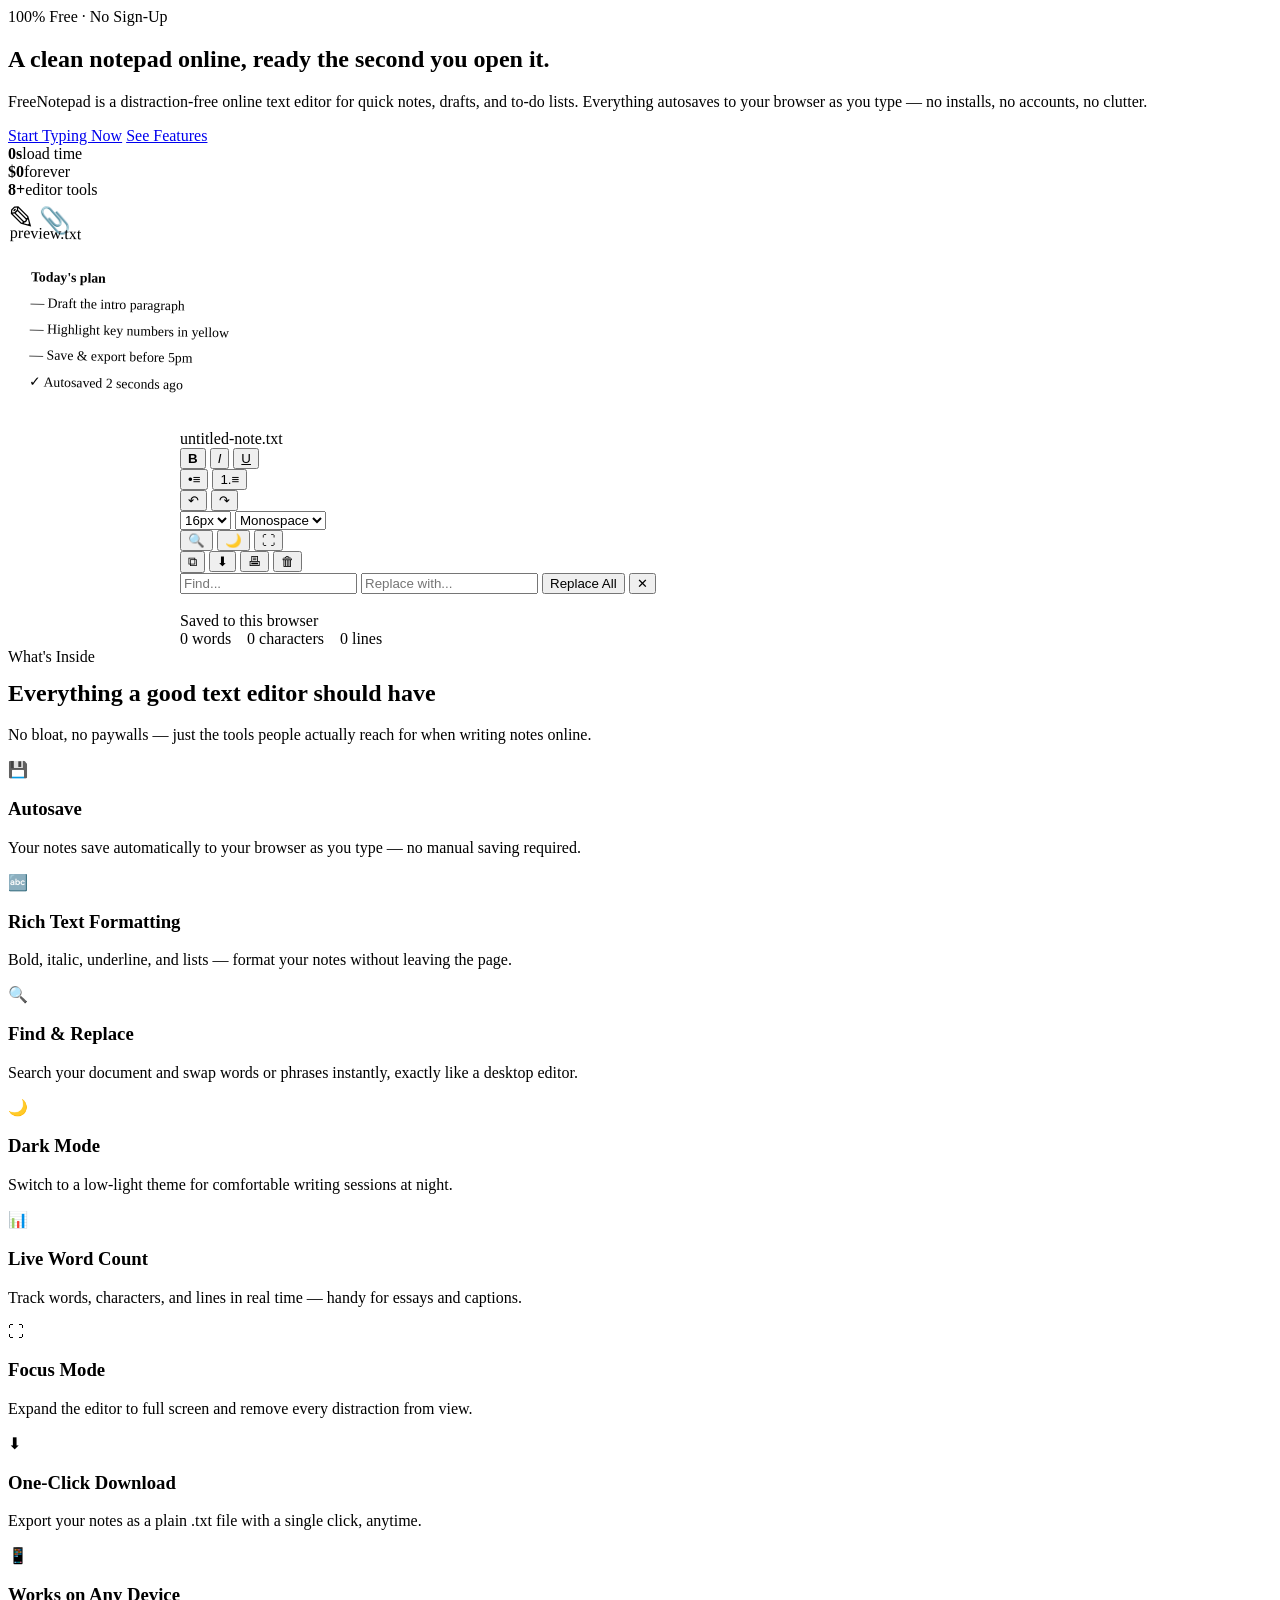
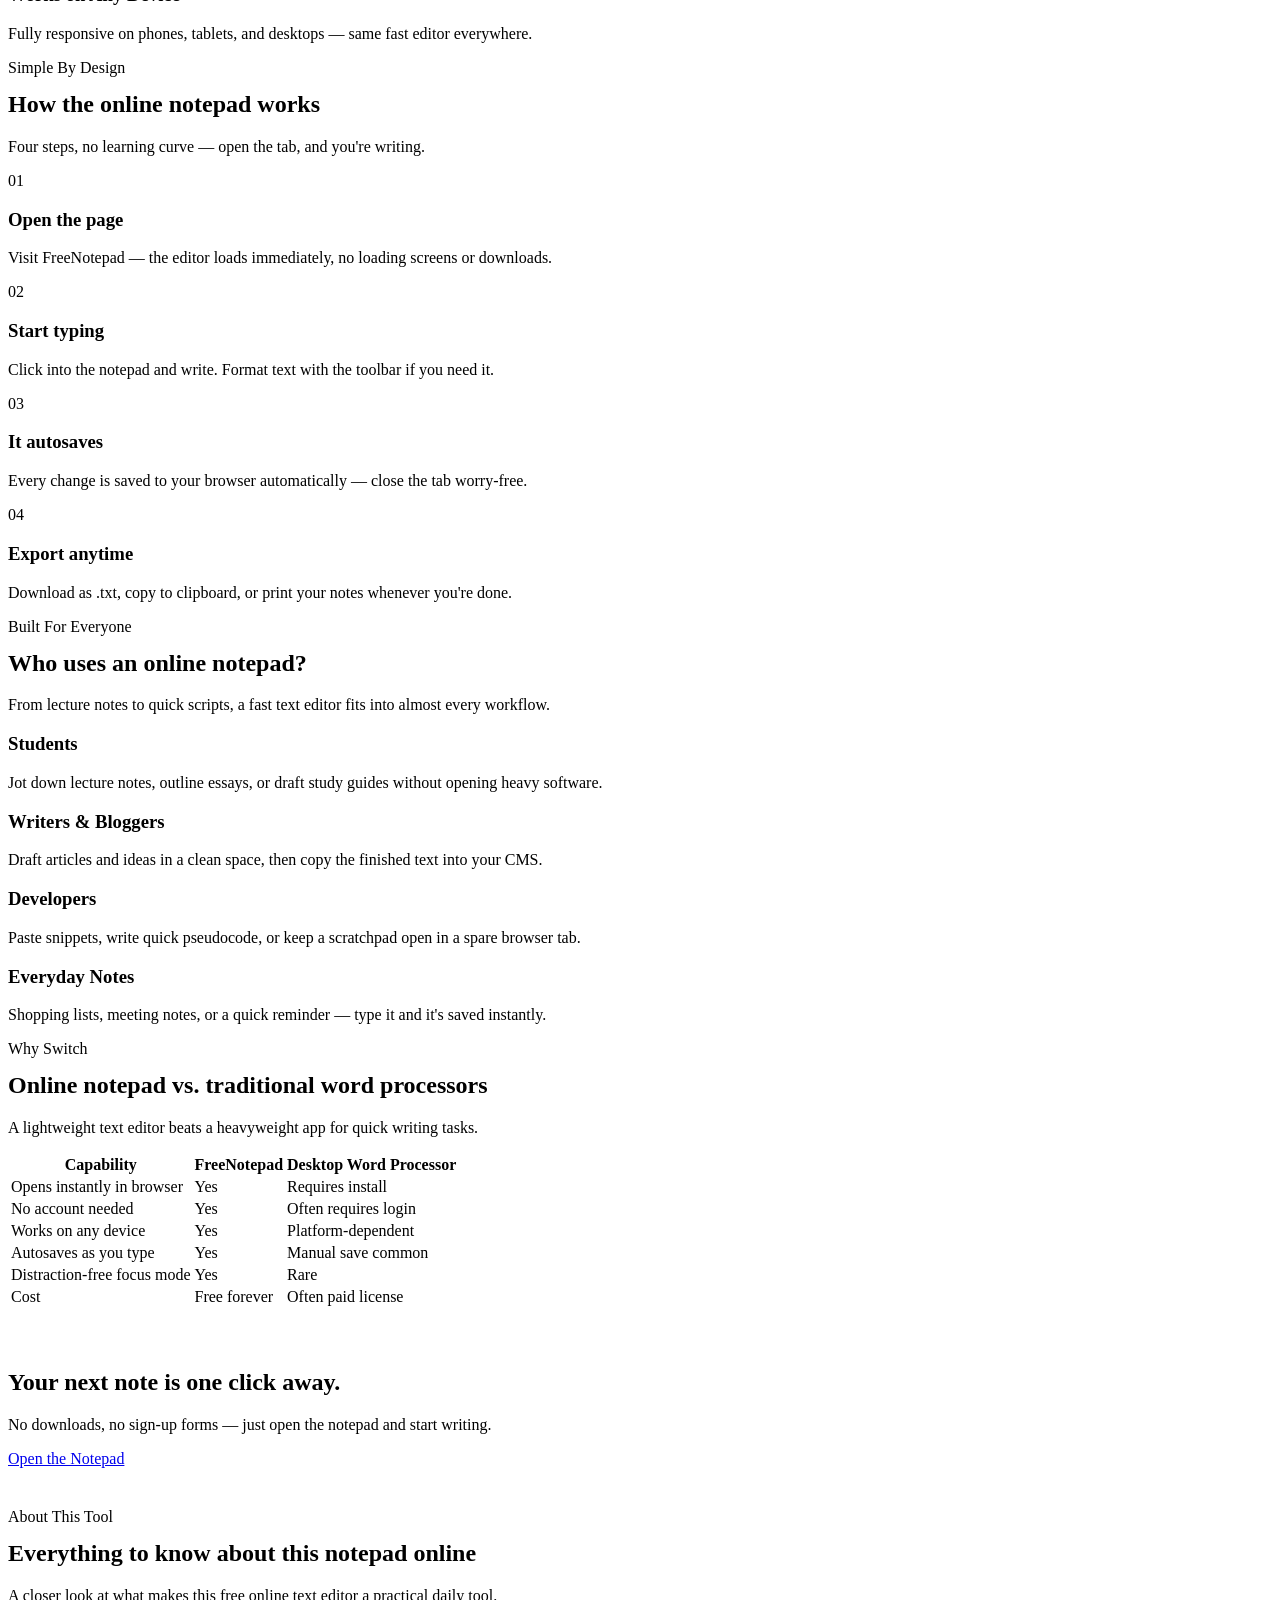
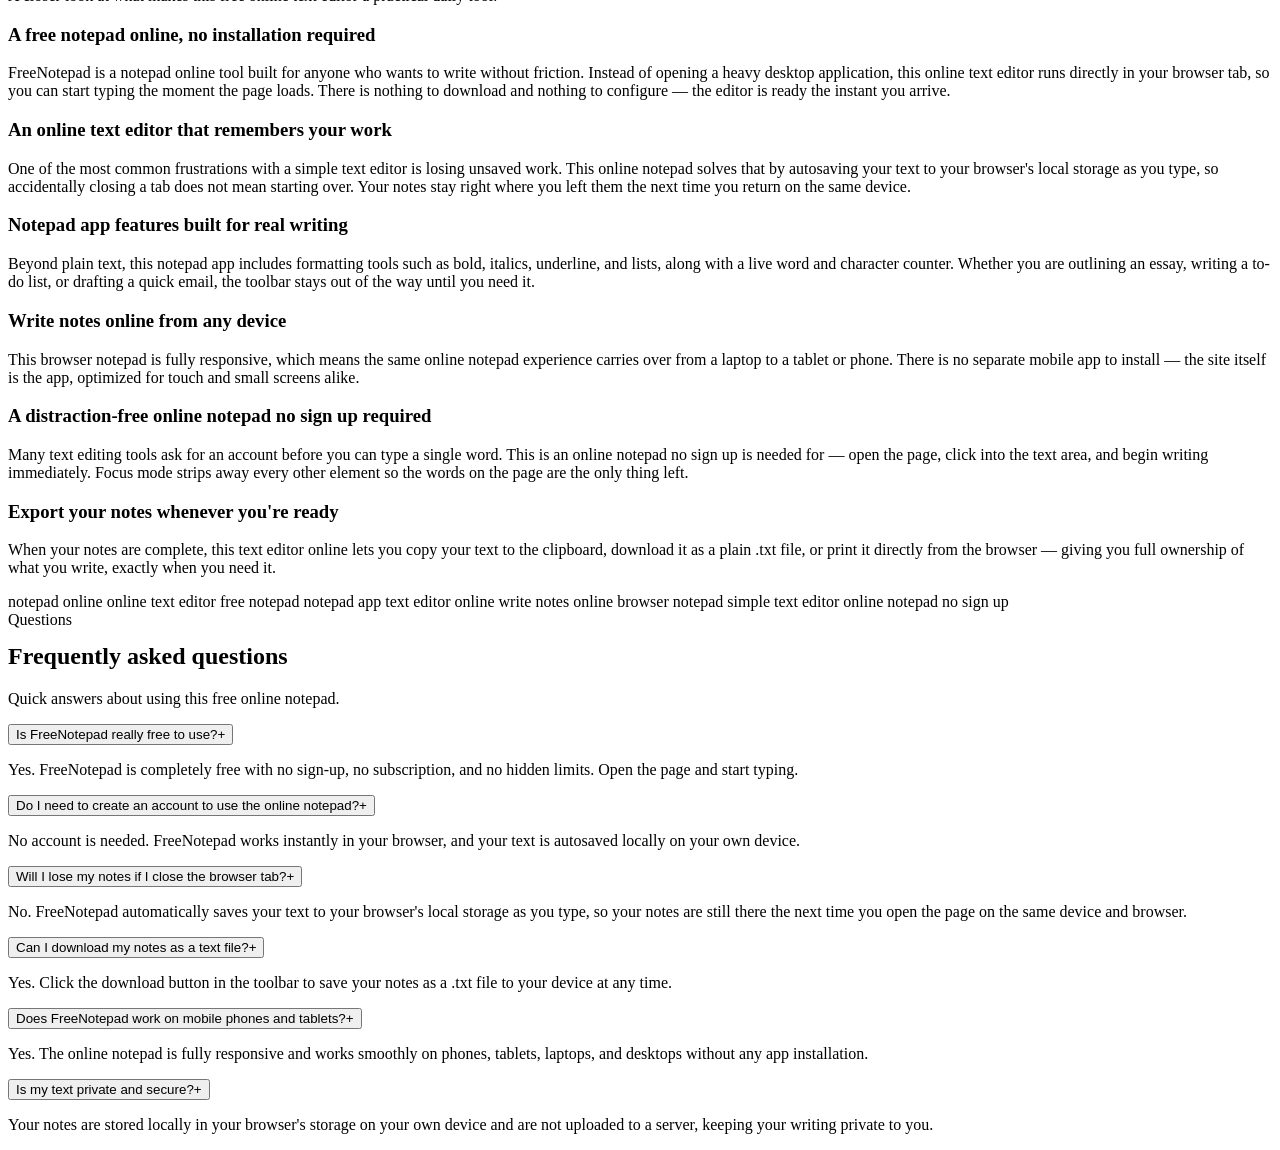
==== index.html @ 9f035d65 "Add files via upload" ====
<!DOCTYPE html>
<html lang="en">
<head>
<meta charset="UTF-8">
<meta name="viewport" content="width=device-width, initial-scale=1.0">
<title>FreeNotepad — Free Online Notepad & Text Editor | No Sign-Up</title>
<meta name="description" content="FreeNotepad is a free online notepad and text editor. Write, edit, and save notes instantly in your browser — with autosave, word count, dark mode, and one-click download. No installs, no sign-up.">
<meta name="keywords" content="notepad online, online text editor, free notepad, notepad app, online notepad no sign up, text editor online, write notes online, browser notepad, simple text editor">
<link rel="canonical" href="https://freenotepad.github.io/">

<!-- Open Graph -->
<meta property="og:type" content="website">
<meta property="og:title" content="FreeNotepad — Free Online Notepad & Text Editor">
<meta property="og:description" content="Write and save notes instantly with a free, distraction-free online notepad. Autosave, dark mode, word count, and instant download — right in your browser.">
<meta property="og:url" content="https://freenotepad.github.io/">
<meta property="og:site_name" content="FreeNotepad">

<!-- Twitter -->
<meta name="twitter:card" content="summary_large_image">
<meta name="twitter:title" content="FreeNotepad — Free Online Notepad & Text Editor">
<meta name="twitter:description" content="A free, fast, distraction-free notepad that runs entirely in your browser. Autosave, word count, dark mode & instant download.">

<meta name="robots" content="index, follow">
<meta name="theme-color" content="#F7F2E6">

<link rel="stylesheet" href="css/styles.css">


<!-- Schema: WebApplication -->
<script type="application/ld+json">
{
  "@context": "https://schema.org",
  "@type": "WebApplication",
  "name": "FreeNotepad",
  "url": "https://freenotepad.github.io/",
  "applicationCategory": "Text Editor",
  "operatingSystem": "Any (Web Browser)",
  "description": "A free online notepad and text editor with autosave, word count, dark mode, find & replace, and instant download. No installation or sign-up required.",
  "offers": {
    "@type": "Offer",
    "price": "0",
    "priceCurrency": "USD"
  },
  "featureList": [
    "Autosave to browser storage",
    "Word, character, and line count",
    "Bold, italic, and underline formatting",
    "Find and replace",
    "Dark mode",
    "Focus/distraction-free mode",
    "Download as .txt file",
    "Print notes directly"
  ]
}
</script>

<!-- Schema: BreadcrumbList -->
<script type="application/ld+json">
{
  "@context": "https://schema.org",
  "@type": "BreadcrumbList",
  "itemListElement": [
    {
      "@type": "ListItem",
      "position": 1,
      "name": "Home",
      "item": "https://freenotepad.github.io/"
    },
    {
      "@type": "ListItem",
      "position": 2,
      "name": "Online Notepad Editor",
      "item": "https://freenotepad.github.io/#editor-top"
    }
  ]
}
</script>

<!-- Schema: FAQPage -->
<script type="application/ld+json">
{
  "@context": "https://schema.org",
  "@type": "FAQPage",
  "mainEntity": [
    {
      "@type": "Question",
      "name": "Is FreeNotepad really free to use?",
      "acceptedAnswer": {
        "@type": "Answer",
        "text": "Yes. FreeNotepad is completely free with no sign-up, no subscription, and no hidden limits. Open the page and start typing."
      }
    },
    {
      "@type": "Question",
      "name": "Do I need to create an account to use the online notepad?",
      "acceptedAnswer": {
        "@type": "Answer",
        "text": "No account is needed. FreeNotepad works instantly in your browser, and your text is autosaved locally on your own device."
      }
    },
    {
      "@type": "Question",
      "name": "Will I lose my notes if I close the browser tab?",
      "acceptedAnswer": {
        "@type": "Answer",
        "text": "No. FreeNotepad automatically saves your text to your browser's local storage as you type, so your notes are still there the next time you open the page on the same device and browser."
      }
    },
    {
      "@type": "Question",
      "name": "Can I download my notes as a text file?",
      "acceptedAnswer": {
        "@type": "Answer",
        "text": "Yes. Click the download button in the toolbar to save your notes as a .txt file to your device at any time."
      }
    },
    {
      "@type": "Question",
      "name": "Does FreeNotepad work on mobile phones and tablets?",
      "acceptedAnswer": {
        "@type": "Answer",
        "text": "Yes. The online notepad is fully responsive and works smoothly on phones, tablets, laptops, and desktops without any app installation."
      }
    },
    {
      "@type": "Question",
      "name": "Is my text private and secure?",
      "acceptedAnswer": {
        "@type": "Answer",
        "text": "Your notes are stored locally in your browser's storage on your own device and are not uploaded to a server, keeping your writing private to you."
      }
    }
  ]
}
</script>
</head>
<body>

<script src="js/header.js"></script>

<main>

  <!-- =========================================================
       HERO + LIVE EDITOR
  ========================================================== -->
  <section class="hero" id="editor-top">
    <div class="container">
      <div class="hero-top">
        <div class="hero-copy reveal in">
          <span class="eyebrow">100% Free · No Sign-Up</span>
          <h1>A clean <span class="hl">notepad online</span>, ready the second you open it.</h1>
          <p class="lead">FreeNotepad is a distraction-free online text editor for quick notes, drafts, and to-do lists. Everything autosaves to your browser as you type — no installs, no accounts, no clutter.</p>
          <div class="hero-actions">
            <a href="#editor-top-app" class="btn btn-primary">Start Typing Now</a>
            <a href="#features" class="btn btn-ghost">See Features</a>
          </div>
          <div class="hero-stats">
            <div><strong>0s</strong><span>load time</span></div>
            <div><strong>$0</strong><span>forever</span></div>
            <div><strong>8+</strong><span>editor tools</span></div>
          </div>
        </div>

        <div class="hero-visual reveal in">
          <span class="doodle" style="top:-18px; right:10px; font-size:2rem; --r:-10deg;">✎</span>
          <span class="doodle" style="bottom:-14px; left:-10px; font-size:1.6rem; --r:8deg; animation-delay:1.2s;">📎</span>
          <div class="notebook" style="transform:rotate(1.2deg);">
            <div class="notebook-tabbar">
              <span class="dot d1"></span><span class="dot d2"></span><span class="dot d3"></span>
              <span class="fname">preview.txt</span>
            </div>
            <div style="padding:22px; font-family: var(--font-mono); font-size:0.86rem; line-height:1.9; color:var(--ink-soft);">
              <strong style="color:var(--ink);">Today's plan</strong><br>
              — Draft the intro paragraph<br>
              — Highlight key numbers <mark style="background:var(--highlight-soft);">in yellow</mark><br>
              — Save & export before 5pm<br>
              <span style="color:var(--chalk-dark);">✓ Autosaved 2 seconds ago</span>
            </div>
          </div>
        </div>
      </div>

      <!-- Functional Editor App -->
      <div class="notebook" id="editor-top-app" style="max-width: 920px; margin: 0 auto;">
        <div class="notebook-tabbar">
          <span class="dot d1"></span><span class="dot d2"></span><span class="dot d3"></span>
          <span class="fname">untitled-note.txt</span>
        </div>

        <div class="toolbar">
          <button data-command="bold" title="Bold"><b>B</b></button>
          <button data-command="italic" title="Italic"><i>I</i></button>
          <button data-command="underline" title="Underline"><u>U</u></button>
          <div class="sep"></div>
          <button data-command="insertUnorderedList" title="Bullet list">•≡</button>
          <button data-command="insertOrderedList" title="Numbered list">1.≡</button>
          <div class="sep"></div>
          <button id="undoBtn" title="Undo">↶</button>
          <button id="redoBtn" title="Redo">↷</button>
          <div class="sep"></div>
          <select id="fontSizeSelect" title="Font size">
            <option value="14">14px</option>
            <option value="16" selected>16px</option>
            <option value="18">18px</option>
            <option value="22">22px</option>
            <option value="28">28px</option>
          </select>
          <select id="fontFamilySelect" title="Font family">
            <option value="'IBM Plex Mono', monospace" selected>Monospace</option>
            <option value="'Inter', sans-serif">Sans-serif</option>
            <option value="'Fraunces', serif">Serif</option>
          </select>
          <div class="sep"></div>
          <button id="findReplaceBtn" title="Find & Replace">🔍</button>
          <button id="darkModeBtn" title="Dark mode">🌙</button>
          <button id="focusBtn" title="Focus mode">⛶</button>
          <div class="sep"></div>
          <button id="copyBtn" title="Copy text">⧉</button>
          <button id="downloadBtn" title="Download .txt">⬇</button>
          <button id="printBtn" title="Print">🖶</button>
          <button id="clearBtn" title="Clear all">🗑</button>
        </div>

        <div class="find-replace-panel" id="findReplacePanel">
          <input type="text" id="findInput" placeholder="Find...">
          <input type="text" id="replaceInput" placeholder="Replace with...">
          <button id="replaceAllBtn">Replace All</button>
          <button class="close-find" id="closeFindBtn">✕</button>
        </div>

        <div class="editor-wrap">
          <div id="editor" contenteditable="true" spellcheck="true" aria-label="Notepad text editor" data-placeholder="Start typing your notes here..."></div>
        </div>

        <div class="editor-footer">
          <div class="autosave-pill"><span class="blip"></span><span id="autosaveLabel">Saved to this browser</span></div>
          <div style="display:flex; gap:16px;">
            <span id="wordCount">0 words</span>
            <span id="charCount">0 characters</span>
            <span id="lineCount">0 lines</span>
          </div>
        </div>
      </div>
    </div>
  </section>  

  <!-- =========================================================
       FEATURES
  ========================================================== -->
  <section class="features" id="features">
    <div class="container">
      <div class="section-head center reveal">
        <span class="eyebrow">What's Inside</span>
        <h2 class="section-title" style="margin-top:14px;">Everything a good text editor should have</h2>
        <p>No bloat, no paywalls — just the tools people actually reach for when writing notes online.</p>
      </div>

      <div class="feature-grid">
        <div class="feature-card reveal">
          <div class="feature-icon">💾</div>
          <h3>Autosave</h3>
          <p>Your notes save automatically to your browser as you type — no manual saving required.</p>
        </div>
        <div class="feature-card reveal">
          <div class="feature-icon">🔤</div>
          <h3>Rich Text Formatting</h3>
          <p>Bold, italic, underline, and lists — format your notes without leaving the page.</p>
        </div>
        <div class="feature-card reveal">
          <div class="feature-icon">🔍</div>
          <h3>Find &amp; Replace</h3>
          <p>Search your document and swap words or phrases instantly, exactly like a desktop editor.</p>
        </div>
        <div class="feature-card reveal">
          <div class="feature-icon">🌙</div>
          <h3>Dark Mode</h3>
          <p>Switch to a low-light theme for comfortable writing sessions at night.</p>
        </div>
        <div class="feature-card reveal">
          <div class="feature-icon">📊</div>
          <h3>Live Word Count</h3>
          <p>Track words, characters, and lines in real time — handy for essays and captions.</p>
        </div>
        <div class="feature-card reveal">
          <div class="feature-icon">⛶</div>
          <h3>Focus Mode</h3>
          <p>Expand the editor to full screen and remove every distraction from view.</p>
        </div>
        <div class="feature-card reveal">
          <div class="feature-icon">⬇</div>
          <h3>One-Click Download</h3>
          <p>Export your notes as a plain .txt file with a single click, anytime.</p>
        </div>
        <div class="feature-card reveal">
          <div class="feature-icon">📱</div>
          <h3>Works on Any Device</h3>
          <p>Fully responsive on phones, tablets, and desktops — same fast editor everywhere.</p>
        </div>
      </div>
    </div>
  </section>

  <!-- =========================================================
       HOW IT WORKS
  ========================================================== -->
  <section id="how-it-works">
    <div class="container">
      <div class="section-head reveal">
        <span class="eyebrow">Simple By Design</span>
        <h2 class="section-title" style="margin-top:14px;">How the online notepad works</h2>
        <p>Four steps, no learning curve — open the tab, and you're writing.</p>
      </div>

      <div class="steps">
        <div class="step-card reveal">
          <div class="step-num">01</div>
          <h3>Open the page</h3>
          <p>Visit FreeNotepad — the editor loads immediately, no loading screens or downloads.</p>
        </div>
        <div class="step-card reveal">
          <div class="step-num">02</div>
          <h3>Start typing</h3>
          <p>Click into the notepad and write. Format text with the toolbar if you need it.</p>
        </div>
        <div class="step-card reveal">
          <div class="step-num">03</div>
          <h3>It autosaves</h3>
          <p>Every change is saved to your browser automatically — close the tab worry-free.</p>
        </div>
        <div class="step-card reveal">
          <div class="step-num">04</div>
          <h3>Export anytime</h3>
          <p>Download as .txt, copy to clipboard, or print your notes whenever you're done.</p>
        </div>
      </div>
    </div>
  </section>

  <!-- =========================================================
       USE CASES
  ========================================================== -->
  <section class="usecases" id="use-cases">
    <div class="container">
      <div class="section-head center reveal">
        <span class="eyebrow">Built For Everyone</span>
        <h2 class="section-title" style="margin-top:14px;">Who uses an online notepad?</h2>
        <p>From lecture notes to quick scripts, a fast text editor fits into almost every workflow.</p>
      </div>

      <div class="usecase-grid">
        <div class="usecase-card reveal">
          <h3>Students</h3>
          <p>Jot down lecture notes, outline essays, or draft study guides without opening heavy software.</p>
        </div>
        <div class="usecase-card reveal">
          <h3>Writers &amp; Bloggers</h3>
          <p>Draft articles and ideas in a clean space, then copy the finished text into your CMS.</p>
        </div>
        <div class="usecase-card reveal">
          <h3>Developers</h3>
          <p>Paste snippets, write quick pseudocode, or keep a scratchpad open in a spare browser tab.</p>
        </div>
        <div class="usecase-card reveal">
          <h3>Everyday Notes</h3>
          <p>Shopping lists, meeting notes, or a quick reminder — type it and it's saved instantly.</p>
        </div>
      </div>
    </div>
  </section>

  <!-- =========================================================
       COMPARISON TABLE
  ========================================================== -->
  <section class="compare" id="compare">
    <div class="container">
      <div class="section-head center reveal">
        <span class="eyebrow">Why Switch</span>
        <h2 class="section-title" style="margin-top:14px;">Online notepad vs. traditional word processors</h2>
        <p>A lightweight text editor beats a heavyweight app for quick writing tasks.</p>
      </div>

      <div class="reveal">
        <table>
          <thead>
            <tr>
              <th>Capability</th>
              <th>FreeNotepad</th>
              <th>Desktop Word Processor</th>
            </tr>
          </thead>
          <tbody>
            <tr><td>Opens instantly in browser</td><td class="yes">Yes</td><td class="no">Requires install</td></tr>
            <tr><td>No account needed</td><td class="yes">Yes</td><td class="no">Often requires login</td></tr>
            <tr><td>Works on any device</td><td class="yes">Yes</td><td class="no">Platform-dependent</td></tr>
            <tr><td>Autosaves as you type</td><td class="yes">Yes</td><td class="no">Manual save common</td></tr>
            <tr><td>Distraction-free focus mode</td><td class="yes">Yes</td><td class="no">Rare</td></tr>
            <tr><td>Cost</td><td class="yes">Free forever</td><td class="no">Often paid license</td></tr>
          </tbody>
        </table>
      </div>
    </div>
  </section>  

  <!-- =========================================================
       CTA BAND
  ========================================================== -->
  <section style="padding: 40px 0;">
    <div class="cta-band reveal">
      <h2>Your next note is one click away.</h2>
      <p>No downloads, no sign-up forms — just open the notepad and start writing.</p>
      <a href="#editor-top" class="btn btn-primary">Open the Notepad</a>
    </div>
  </section>

  <!-- =========================================================
       SEO / KEYWORD CONTENT
  ========================================================== -->
  <section class="seo-content" id="seo-content">
    <div class="container">
      <div class="section-head reveal">
        <span class="eyebrow">About This Tool</span>
        <h2 class="section-title" style="margin-top:14px;">Everything to know about this notepad online</h2>
        <p>A closer look at what makes this free online text editor a practical daily tool.</p>
      </div>

      <div class="content-columns reveal">
        <div>
          <h3>A free notepad online, no installation required</h3>
          <p>FreeNotepad is a notepad online tool built for anyone who wants to write without friction. Instead of opening a heavy desktop application, this online text editor runs directly in your browser tab, so you can start typing the moment the page loads. There is nothing to download and nothing to configure — the editor is ready the instant you arrive.</p>

          <h3>An online text editor that remembers your work</h3>
          <p>One of the most common frustrations with a simple text editor is losing unsaved work. This online notepad solves that by autosaving your text to your browser's local storage as you type, so accidentally closing a tab does not mean starting over. Your notes stay right where you left them the next time you return on the same device.</p>

          <h3>Notepad app features built for real writing</h3>
          <p>Beyond plain text, this notepad app includes formatting tools such as bold, italics, underline, and lists, along with a live word and character counter. Whether you are outlining an essay, writing a to-do list, or drafting a quick email, the toolbar stays out of the way until you need it.</p>
        </div>

        <div>
          <h3>Write notes online from any device</h3>
          <p>This browser notepad is fully responsive, which means the same online notepad experience carries over from a laptop to a tablet or phone. There is no separate mobile app to install — the site itself is the app, optimized for touch and small screens alike.</p>

          <h3>A distraction-free online notepad no sign up required</h3>
          <p>Many text editing tools ask for an account before you can type a single word. This is an online notepad no sign up is needed for — open the page, click into the text area, and begin writing immediately. Focus mode strips away every other element so the words on the page are the only thing left.</p>

          <h3>Export your notes whenever you're ready</h3>
          <p>When your notes are complete, this text editor online lets you copy your text to the clipboard, download it as a plain .txt file, or print it directly from the browser — giving you full ownership of what you write, exactly when you need it.</p>
        </div>
      </div>

      <div class="keyword-tags reveal">
        <span>notepad online</span>
        <span>online text editor</span>
        <span>free notepad</span>
        <span>notepad app</span>
        <span>text editor online</span>
        <span>write notes online</span>
        <span>browser notepad</span>
        <span>simple text editor</span>
        <span>online notepad no sign up</span>
      </div>
    </div>
  </section>

  <!-- =========================================================
       FAQ
  ========================================================== -->
  <section class="faq" id="faq">
    <div class="container">
      <div class="section-head center reveal">
        <span class="eyebrow">Questions</span>
        <h2 class="section-title" style="margin-top:14px;">Frequently asked questions</h2>
        <p>Quick answers about using this free online notepad.</p>
      </div>

      <div class="faq-list reveal">
        <div class="faq-item">
          <button class="faq-q">Is FreeNotepad really free to use?<span class="plus">+</span></button>
          <div class="faq-a"><p>Yes. FreeNotepad is completely free with no sign-up, no subscription, and no hidden limits. Open the page and start typing.</p></div>
        </div>
        <div class="faq-item">
          <button class="faq-q">Do I need to create an account to use the online notepad?<span class="plus">+</span></button>
          <div class="faq-a"><p>No account is needed. FreeNotepad works instantly in your browser, and your text is autosaved locally on your own device.</p></div>
        </div>
        <div class="faq-item">
          <button class="faq-q">Will I lose my notes if I close the browser tab?<span class="plus">+</span></button>
          <div class="faq-a"><p>No. FreeNotepad automatically saves your text to your browser's local storage as you type, so your notes are still there the next time you open the page on the same device and browser.</p></div>
        </div>
        <div class="faq-item">
          <button class="faq-q">Can I download my notes as a text file?<span class="plus">+</span></button>
          <div class="faq-a"><p>Yes. Click the download button in the toolbar to save your notes as a .txt file to your device at any time.</p></div>
        </div>
        <div class="faq-item">
          <button class="faq-q">Does FreeNotepad work on mobile phones and tablets?<span class="plus">+</span></button>
          <div class="faq-a"><p>Yes. The online notepad is fully responsive and works smoothly on phones, tablets, laptops, and desktops without any app installation.</p></div>
        </div>
        <div class="faq-item">
          <button class="faq-q">Is my text private and secure?<span class="plus">+</span></button>
          <div class="faq-a"><p>Your notes are stored locally in your browser's storage on your own device and are not uploaded to a server, keeping your writing private to you.</p></div>
        </div>
      </div>
    </div>
  </section>   

</main>

<script src="js/footer.js"></script>
<script src="js/app.js"></script>
</body>
</html>
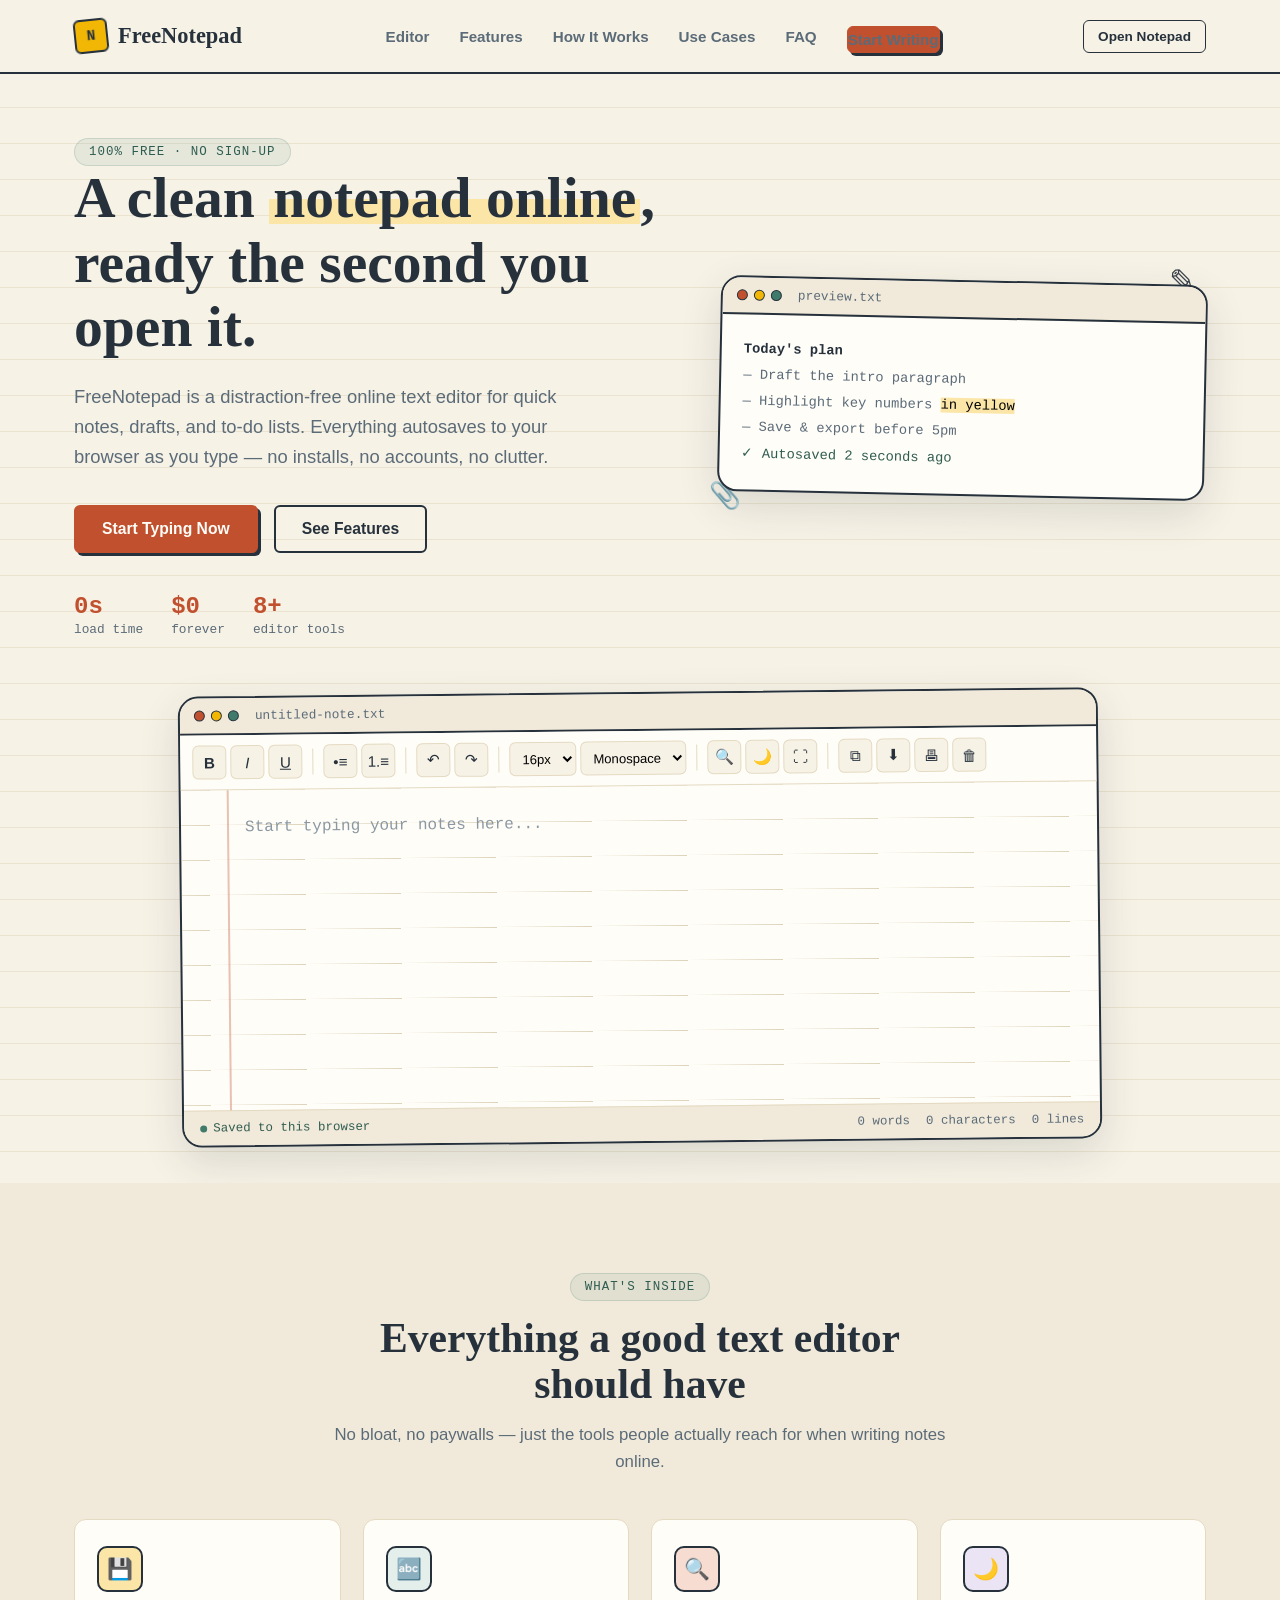
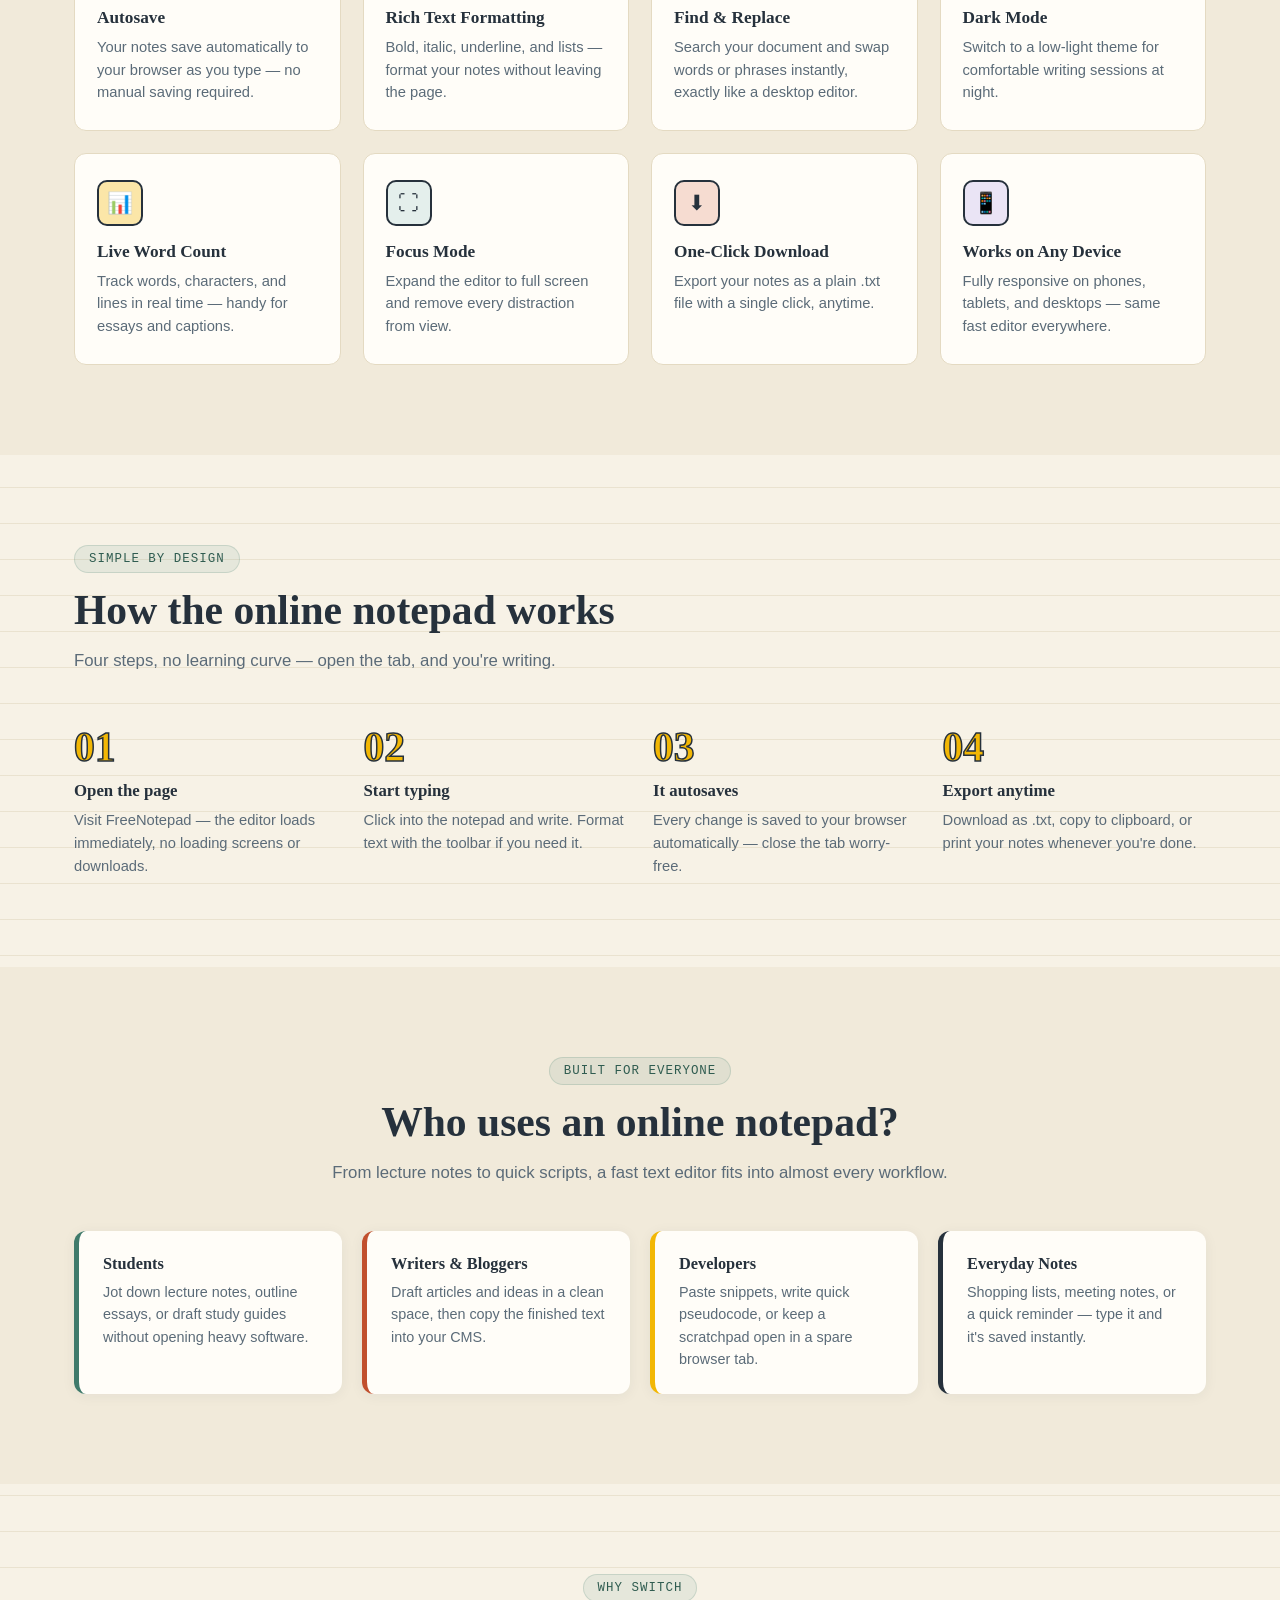
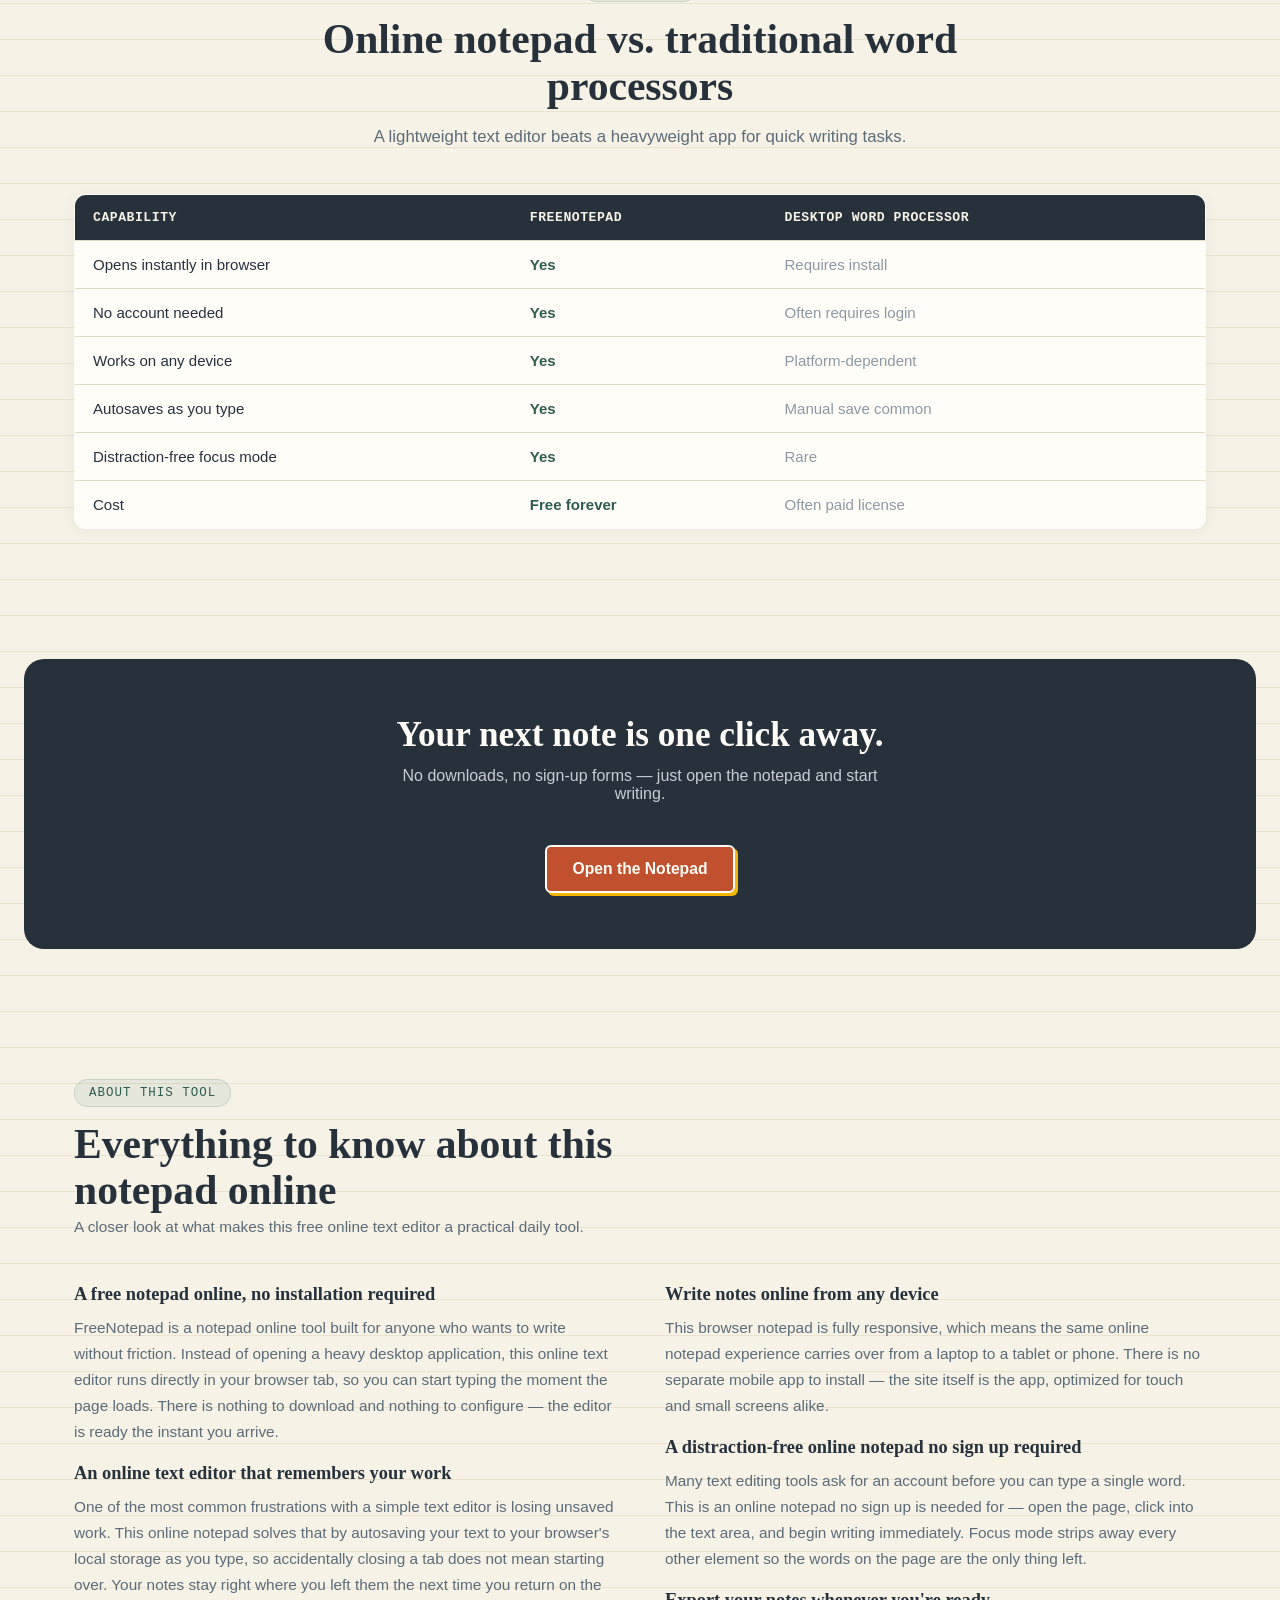
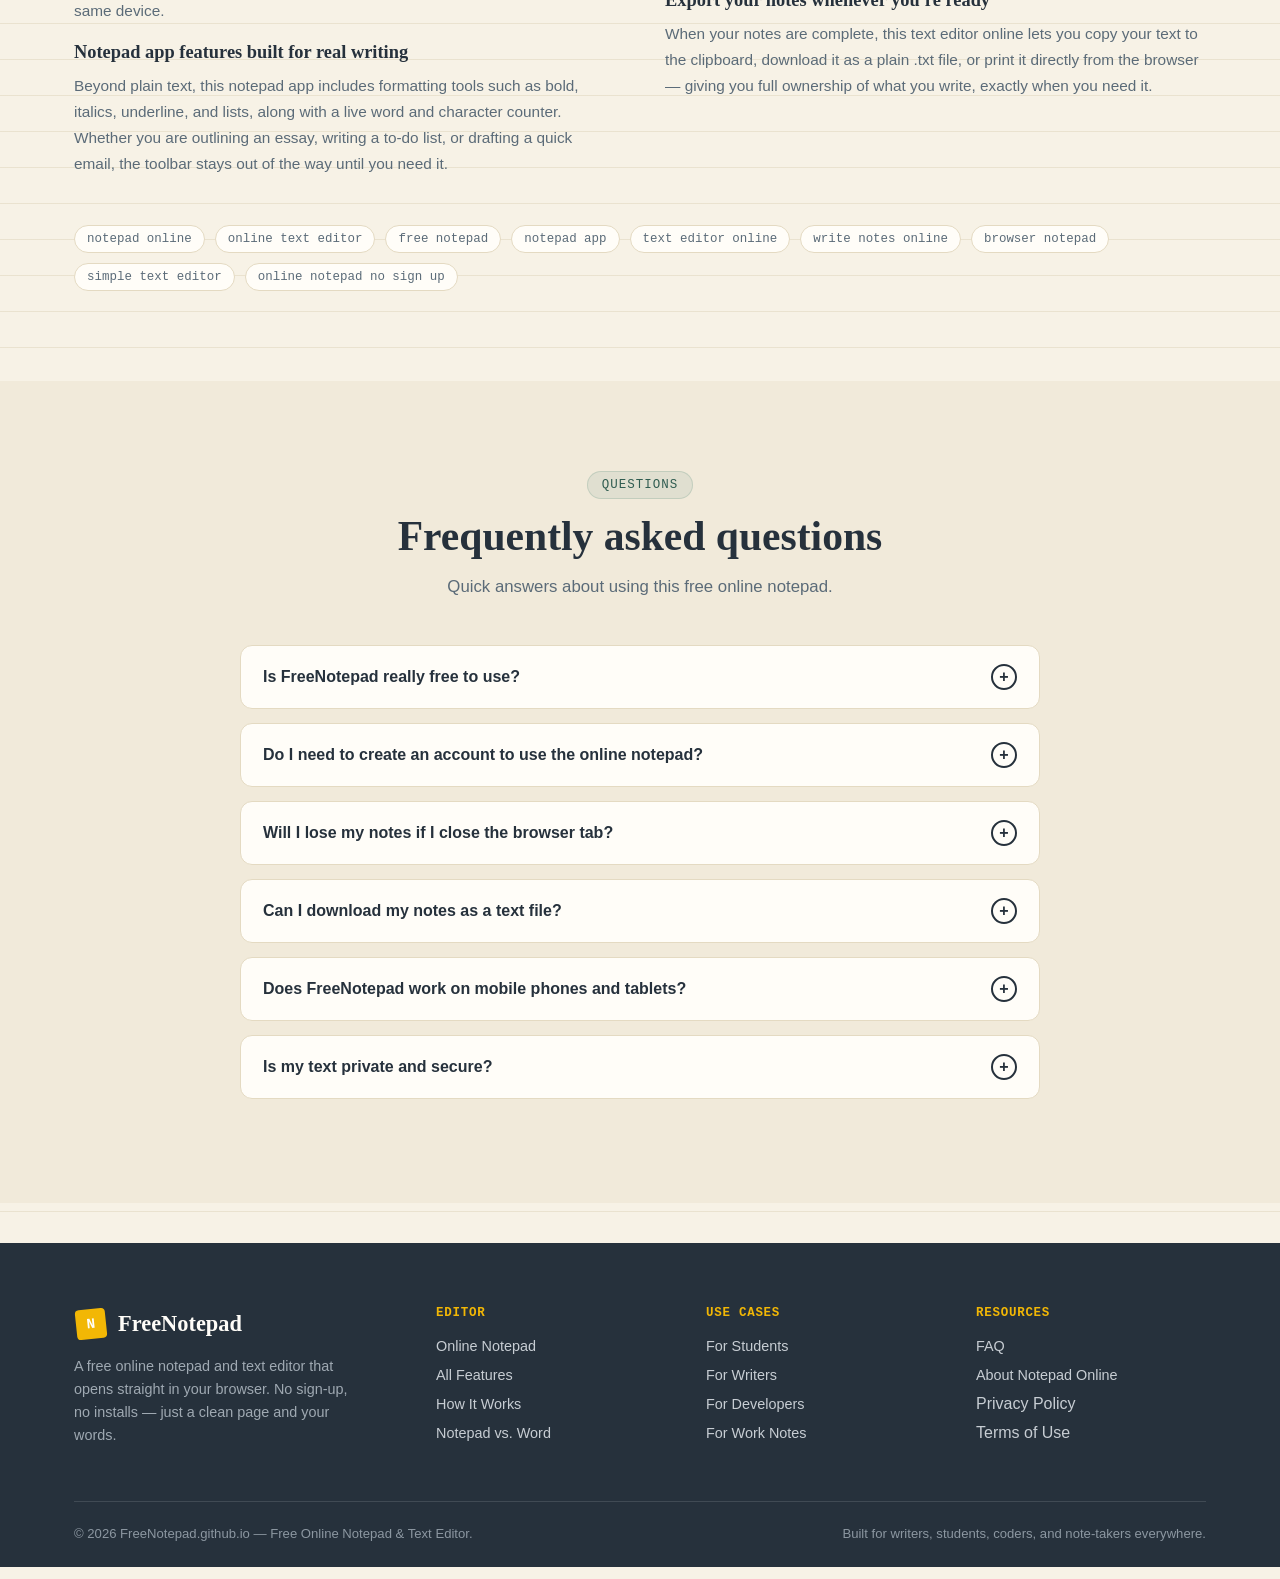
==== commit 67af86e5: "Update index.html" ====
--- a/index.html
+++ b/index.html
@@ -3,7 +3,7 @@
 <head>
 <meta charset="UTF-8">
 <meta name="viewport" content="width=device-width, initial-scale=1.0">
-<title>FreeNotepad — Free Online Notepad & Text Editor | No Sign-Up</title>
+<title>Free Notepad — Online Notepad & Text Editor | No Sign-Up</title>
 <meta name="description" content="FreeNotepad is a free online notepad and text editor. Write, edit, and save notes instantly in your browser — with autosave, word count, dark mode, and one-click download. No installs, no sign-up.">
 <meta name="keywords" content="notepad online, online text editor, free notepad, notepad app, online notepad no sign up, text editor online, write notes online, browser notepad, simple text editor">
 <link rel="canonical" href="https://freenotepad.github.io/">
--- a/css/styles.css
+++ b/css/styles.css
@@ -0,0 +1,729 @@
+/* =========================================================
+   FreeNotepad — Notepad Online Text Editor
+   Design system: "The Study Desk" — ruled paper, ink & highlighter
+   ========================================================= */
+
+@import url('https://fonts.googleapis.com/css2?family=Fraunces:opsz,wght@9..144,400;9..144,500;9..144,600;9..144,700&family=Inter:wght@400;500;600;700;800&family=IBM+Plex+Mono:wght@400;500;600&display=swap');
+
+:root{
+  /* --- Color tokens --- */
+  --paper: #F7F2E6;
+  --paper-2: #F1EADA;
+  --paper-line: #DDD3B9;
+  --white: #FFFDF8;
+  --ink: #26313C;
+  --ink-soft: #5B6B78;
+  --ink-faint: #8B98A2;
+  --highlight: #F2B705;
+  --highlight-soft: #FBE6A8;
+  --pencil: #C1502E;
+  --pencil-dark: #A03E22;
+  --chalk: #3F7A6B;
+  --chalk-dark: #2F5C50;
+  --border: #E4DAC2;
+
+  /* --- Type tokens --- */
+  --font-display: 'Fraunces', serif;
+  --font-body: 'Inter', sans-serif;
+  --font-mono: 'IBM Plex Mono', monospace;
+
+  /* --- Layout tokens --- */
+  --max-w: 1180px;
+  --radius-sm: 6px;
+  --radius-md: 12px;
+  --radius-lg: 20px;
+  --shadow-soft: 0 2px 14px rgba(38,49,60,0.06);
+  --shadow-card: 0 6px 24px rgba(38,49,60,0.08);
+  --shadow-lift: 0 14px 40px rgba(38,49,60,0.14);
+}
+
+*,*::before,*::after{ box-sizing: border-box; }
+html{ scroll-behavior: smooth; }
+
+@media (prefers-reduced-motion: reduce){
+  html{ scroll-behavior: auto; }
+  *,*::before,*::after{ animation-duration: 0.001ms !important; animation-iteration-count: 1 !important; transition-duration: 0.001ms !important; }
+}
+
+body{
+  margin:0;
+  font-family: var(--font-body);
+  color: var(--ink);
+  background: var(--paper);
+  background-image:
+    repeating-linear-gradient(
+      to bottom,
+      transparent 0px,
+      transparent 35px,
+      var(--paper-line) 36px
+    );
+  -webkit-font-smoothing: antialiased;
+  overflow-x: hidden;
+}
+
+img{ max-width:100%; display:block; }
+a{ color: inherit; }
+button{ font-family: inherit; }
+
+.container{
+  max-width: var(--max-w);
+  margin: 0 auto;
+  padding: 0 24px;
+}
+
+h1,h2,h3,h4{
+  font-family: var(--font-display);
+  color: var(--ink);
+  line-height: 1.12;
+  margin: 0;
+}
+
+h2.section-title{
+  font-size: clamp(1.8rem, 3.4vw, 2.6rem);
+  font-weight: 600;
+}
+
+.eyebrow{
+  display:inline-flex;
+  align-items:center;
+  gap:8px;
+  font-family: var(--font-mono);
+  font-size: 0.78rem;
+  letter-spacing: 0.08em;
+  text-transform: uppercase;
+  color: var(--chalk-dark);
+  background: rgba(63,122,107,0.09);
+  padding: 6px 14px;
+  border-radius: 999px;
+  border: 1px solid rgba(63,122,107,0.18);
+}
+
+.section-head{
+  max-width: 640px;
+  margin-bottom: 44px;
+}
+.section-head p{
+  color: var(--ink-soft);
+  font-size: 1.05rem;
+  margin-top: 14px;
+  line-height: 1.6;
+}
+.section-head.center{
+  margin-left:auto;
+  margin-right:auto;
+  text-align:center;
+}
+
+section{
+  padding: 90px 0;
+  position: relative;
+}
+
+/* --- Torn paper divider --- */
+.torn-divider{
+  width:100%;
+  height: 26px;
+  background: var(--paper);
+  position: relative;
+  overflow: hidden;
+}
+.torn-divider svg{ width:100%; height:100%; display:block; }
+
+/* =========================================================
+   Buttons
+   ========================================================= */
+.btn{
+  display:inline-flex;
+  align-items:center;
+  justify-content:center;
+  gap:8px;
+  font-family: var(--font-body);
+  font-weight: 700;
+  font-size: 0.98rem;
+  padding: 13px 26px;
+  border-radius: var(--radius-sm);
+  border: 2px solid var(--ink);
+  cursor:pointer;
+  transition: transform .15s ease, box-shadow .15s ease, background .15s ease, color .15s ease;
+  text-decoration: none;
+}
+.btn-primary{
+  background: var(--pencil);
+  border-color: var(--pencil);
+  color: var(--white);
+  box-shadow: 3px 3px 0 var(--ink);
+}
+.btn-primary:hover{ transform: translate(-2px,-2px); box-shadow: 5px 5px 0 var(--ink); background: var(--pencil-dark); }
+.btn-ghost{
+  background: transparent;
+  color: var(--ink);
+  border-color: var(--ink);
+}
+.btn-ghost:hover{ background: var(--ink); color: var(--paper); }
+.btn-sm{ padding: 8px 14px; font-size: 0.85rem; border-width: 1.5px; }
+
+/* =========================================================
+   HEADER
+   ========================================================= */
+.site-header{
+  position: sticky;
+  top:0;
+  z-index: 500;
+  background: rgba(247,242,230,0.92);
+  backdrop-filter: blur(8px);
+  border-bottom: 2px solid var(--ink);
+}
+.site-header .container{
+  display:flex;
+  align-items:center;
+  justify-content:space-between;
+  height: 72px;
+}
+.brand{
+  display:flex;
+  align-items:center;
+  gap:10px;
+  font-family: var(--font-display);
+  font-weight: 700;
+  font-size: 1.4rem;
+  text-decoration:none;
+  color: var(--ink);
+}
+.brand-mark{
+  width: 34px; height: 34px;
+  background: var(--highlight);
+  border: 2px solid var(--ink);
+  border-radius: 6px;
+  display:flex;
+  align-items:center;
+  justify-content:center;
+  transform: rotate(-6deg);
+  font-family: var(--font-mono);
+  font-size: 0.9rem;
+  font-weight: 700;
+}
+.main-nav{ display:flex; align-items:center; gap: 30px; }
+.main-nav a{
+  text-decoration:none;
+  color: var(--ink-soft);
+  font-weight: 600;
+  font-size: 0.95rem;
+  position: relative;
+  padding: 4px 0;
+}
+.main-nav a:hover{ color: var(--ink); }
+.main-nav a::after{
+  content:'';
+  position:absolute;
+  left:0; right:0; bottom:-3px;
+  height: 2px;
+  background: var(--highlight);
+  transform: scaleX(0);
+  transform-origin: left;
+  transition: transform .2s ease;
+}
+.main-nav a:hover::after{ transform: scaleX(1); }
+.header-cta{ display:flex; align-items:center; gap:14px; }
+.menu-toggle{
+  display:none;
+  background:none; border: 2px solid var(--ink); border-radius:6px;
+  width:42px; height:42px; cursor:pointer;
+  align-items:center; justify-content:center;
+}
+.menu-toggle span, .menu-toggle span::before, .menu-toggle span::after{
+  content:''; display:block; width:20px; height:2px; background: var(--ink);
+  position:relative; transition: all .2s ease;
+}
+.menu-toggle span::before{ position:absolute; top:-6px; }
+.menu-toggle span::after{ position:absolute; top:6px; }
+
+@media (max-width: 880px){
+  .main-nav{
+    position:fixed; top:72px; left:0; right:0; bottom:0;
+    background: var(--paper);
+    flex-direction:column;
+    align-items:flex-start;
+    padding: 30px 24px;
+    gap: 22px;
+    transform: translateX(-100%);
+    transition: transform .25s ease;
+    border-top: 2px solid var(--ink);
+  }
+  .main-nav.open{ transform: translateX(0); }
+  .main-nav a{ font-size: 1.1rem; }
+  .menu-toggle{ display:flex; }
+  .header-cta .btn-ghost{ display:none; }
+}
+
+/* =========================================================
+   HERO / EDITOR
+   ========================================================= */
+.hero{
+  padding: 64px 0 40px;
+  position: relative;
+}
+.hero-top{
+  display:grid;
+  grid-template-columns: 1.1fr 0.9fr;
+  gap: 50px;
+  align-items:center;
+  margin-bottom: 54px;
+}
+.hero h1{
+  font-size: clamp(2.3rem, 4.6vw, 3.6rem);
+  font-weight: 700;
+}
+.hero h1 .hl{
+  background: linear-gradient(120deg, var(--highlight-soft) 0%, var(--highlight-soft) 100%);
+  background-repeat: no-repeat;
+  background-size: 100% 40%;
+  background-position: 0 88%;
+  padding: 0 4px;
+}
+.hero p.lead{
+  margin-top: 22px;
+  font-size: 1.15rem;
+  color: var(--ink-soft);
+  line-height: 1.65;
+  max-width: 520px;
+}
+.hero-actions{ display:flex; gap:16px; margin-top: 32px; flex-wrap:wrap; }
+.hero-stats{
+  display:flex;
+  gap: 28px;
+  margin-top: 40px;
+  flex-wrap: wrap;
+}
+.hero-stats div{ font-family: var(--font-mono); }
+.hero-stats strong{ display:block; font-size:1.5rem; color: var(--pencil); }
+.hero-stats span{ font-size: 0.8rem; color: var(--ink-soft); }
+
+.hero-visual{ position:relative; }
+.doodle{ position:absolute; opacity:0.9; animation: float 6s ease-in-out infinite; }
+@keyframes float{ 0%,100%{ transform: translateY(0) rotate(var(--r,0deg)); } 50%{ transform: translateY(-10px) rotate(var(--r,0deg)); } }
+
+/* --- Notebook editor chrome --- */
+.notebook{
+  background: var(--white);
+  border: 2px solid var(--ink);
+  border-radius: var(--radius-lg);
+  box-shadow: var(--shadow-lift);
+  overflow:hidden;
+  transform: rotate(-0.6deg);
+  animation: settle .7s ease;
+}
+@keyframes settle{ from{ opacity:0; transform: rotate(-0.6deg) translateY(16px);} to{ opacity:1; transform: rotate(-0.6deg) translateY(0);} }
+
+.notebook-tabbar{
+  display:flex; align-items:center; gap:6px;
+  background: var(--paper-2);
+  border-bottom: 2px solid var(--ink);
+  padding: 10px 14px;
+}
+.notebook-tabbar .dot{ width:11px; height:11px; border-radius:50%; border:1.5px solid var(--ink); }
+.dot.d1{ background: var(--pencil);} .dot.d2{ background: var(--highlight);} .dot.d3{ background: var(--chalk);}
+.notebook-tabbar .fname{
+  margin-left: 10px;
+  font-family: var(--font-mono);
+  font-size: 0.8rem;
+  color: var(--ink-soft);
+}
+
+.toolbar{
+  display:flex;
+  flex-wrap:wrap;
+  gap: 4px;
+  padding: 10px 12px;
+  border-bottom: 1.5px solid var(--border);
+  background: var(--white);
+}
+.toolbar button{
+  background: var(--paper);
+  border: 1.5px solid var(--border);
+  border-radius: 6px;
+  width: 34px; height: 34px;
+  display:flex; align-items:center; justify-content:center;
+  cursor:pointer;
+  font-size: 0.95rem;
+  color: var(--ink);
+  transition: all .12s ease;
+}
+.toolbar button:hover{ background: var(--highlight-soft); border-color: var(--highlight); }
+.toolbar button.active{ background: var(--chalk); color:#fff; border-color: var(--chalk-dark); }
+.toolbar .sep{ width:1px; background: var(--border); margin: 4px 6px; }
+.toolbar select{
+  border: 1.5px solid var(--border); border-radius:6px; background: var(--paper);
+  font-family: var(--font-body); font-size: 0.82rem; padding: 0 8px; height:34px; cursor:pointer;
+}
+
+.editor-wrap{ position: relative; }
+.editor-wrap::before{
+  content:'';
+  position:absolute; left: 46px; top:0; bottom:0; width:2px;
+  background: rgba(193,80,46,0.35);
+  z-index:1;
+}
+#editor{
+  width:100%;
+  min-height: 320px;
+  border:none;
+  outline:none;
+  resize: vertical;
+  padding: 20px 22px 20px 64px;
+  font-family: var(--font-mono);
+  font-size: 1rem;
+  line-height: 35px;
+  color: var(--ink);
+  background:
+    repeating-linear-gradient(to bottom, transparent 0, transparent 34px, var(--paper-line) 35px);
+  background-attachment: local;
+}
+#editor:focus{ background-color: #FFFEFB; }
+#editor:empty::before{
+  content: attr(data-placeholder);
+  color: var(--ink-faint);
+  pointer-events: none;
+}
+
+.editor-footer{
+  display:flex;
+  justify-content:space-between;
+  align-items:center;
+  padding: 10px 16px;
+  border-top: 1.5px solid var(--border);
+  font-family: var(--font-mono);
+  font-size: 0.78rem;
+  color: var(--ink-soft);
+  background: var(--paper-2);
+  flex-wrap:wrap;
+  gap:8px;
+}
+.autosave-pill{
+  display:inline-flex; align-items:center; gap:6px;
+  color: var(--chalk-dark);
+}
+.autosave-pill .blip{ width:7px; height:7px; border-radius:50%; background: var(--chalk); animation: pulse 1.6s ease-in-out infinite; }
+@keyframes pulse{ 0%,100%{ opacity:1;} 50%{ opacity:.35;} }
+
+/* =========================================================
+   FEATURES GRID
+   ========================================================= */
+.features{ background: var(--paper-2); }
+.feature-grid{
+  display:grid;
+  grid-template-columns: repeat(4, 1fr);
+  gap: 22px;
+}
+.feature-card{
+  background: var(--white);
+  border: 1.5px solid var(--border);
+  border-radius: var(--radius-md);
+  padding: 26px 22px;
+  transition: transform .2s ease, box-shadow .2s ease, border-color .2s ease;
+}
+.feature-card:hover{ transform: translateY(-5px); box-shadow: var(--shadow-card); border-color: var(--chalk); }
+.feature-icon{
+  width: 46px; height:46px;
+  border-radius: 10px;
+  display:flex; align-items:center; justify-content:center;
+  font-size: 1.3rem;
+  margin-bottom: 16px;
+  border: 2px solid var(--ink);
+}
+.feature-card:nth-child(4n+1) .feature-icon{ background: var(--highlight-soft); }
+.feature-card:nth-child(4n+2) .feature-icon{ background: #E4EFEC; }
+.feature-card:nth-child(4n+3) .feature-icon{ background: #F6DCD1; }
+.feature-card:nth-child(4n+4) .feature-icon{ background: #EAE4F5; }
+.feature-card h3{ font-size: 1.08rem; font-weight:600; margin-bottom:8px; }
+.feature-card p{ font-size: 0.92rem; color: var(--ink-soft); line-height:1.55; margin:0; }
+
+/* =========================================================
+   HOW IT WORKS
+   ========================================================= */
+.steps{
+  display:grid;
+  grid-template-columns: repeat(4,1fr);
+  gap: 26px;
+  counter-reset: step;
+  position: relative;
+}
+.step-card{ position:relative; padding-top: 8px; }
+.step-num{
+  font-family: var(--font-display);
+  font-size: 2.6rem;
+  font-weight: 700;
+  color: var(--highlight);
+  -webkit-text-stroke: 1.5px var(--ink);
+  line-height:1;
+  margin-bottom: 14px;
+}
+.step-card h3{ font-size: 1.05rem; font-weight: 600; margin-bottom: 8px; }
+.step-card p{ color: var(--ink-soft); font-size: 0.92rem; line-height: 1.55; margin:0; }
+
+/* =========================================================
+   USE CASES
+   ========================================================= */
+.usecases{ background: var(--paper-2); }
+.usecase-grid{
+  display:grid;
+  grid-template-columns: repeat(4, 1fr);
+  gap: 20px;
+}
+.usecase-card{
+  background: var(--white);
+  border-radius: var(--radius-md);
+  padding: 24px;
+  border-left: 5px solid var(--chalk);
+  box-shadow: var(--shadow-soft);
+}
+.usecase-card:nth-child(2){ border-left-color: var(--pencil); }
+.usecase-card:nth-child(3){ border-left-color: var(--highlight); }
+.usecase-card:nth-child(4){ border-left-color: var(--ink); }
+.usecase-card h3{ font-size: 1.02rem; font-weight:600; margin-bottom:8px; }
+.usecase-card p{ font-size: 0.9rem; color: var(--ink-soft); line-height:1.55; margin:0; }
+
+/* =========================================================
+   COMPARISON TABLE
+   ========================================================= */
+.compare table{
+  width:100%;
+  border-collapse: collapse;
+  background: var(--white);
+  border-radius: var(--radius-md);
+  overflow:hidden;
+  box-shadow: var(--shadow-soft);
+  border: 1.5px solid var(--border);
+}
+.compare th, .compare td{
+  padding: 15px 18px;
+  text-align:left;
+  border-bottom: 1px solid var(--border);
+  font-size: 0.94rem;
+}
+.compare thead th{
+  background: var(--ink);
+  color: var(--paper);
+  font-family: var(--font-mono);
+  font-size: 0.82rem;
+  text-transform: uppercase;
+  letter-spacing: 0.04em;
+}
+.compare tbody tr:last-child td{ border-bottom:none; }
+.compare td.yes{ color: var(--chalk-dark); font-weight:700; }
+.compare td.no{ color: var(--ink-faint); }
+
+/* =========================================================
+   SEO CONTENT / KEYWORDS SECTION
+   ========================================================= */
+.seo-content .content-columns{
+  display:grid;
+  grid-template-columns: repeat(2, 1fr);
+  gap: 40px 50px;
+}
+.seo-content h3{
+  font-size: 1.15rem;
+  font-weight: 600;
+  margin-bottom: 10px;
+}
+.seo-content p{
+  color: var(--ink-soft);
+  font-size: 0.96rem;
+  line-height: 1.7;
+  margin: 0 0 18px;
+}
+.keyword-tags{
+  display:flex; flex-wrap:wrap; gap:10px; margin-top: 30px;
+}
+.keyword-tags span{
+  font-family: var(--font-mono);
+  font-size: 0.78rem;
+  background: var(--white);
+  border: 1px solid var(--border);
+  padding: 6px 12px;
+  border-radius: 999px;
+  color: var(--ink-soft);
+}
+
+/* =========================================================
+   FAQ
+   ========================================================= */
+.faq{ background: var(--paper-2); }
+.faq-list{ max-width: 800px; margin: 0 auto; }
+.faq-item{
+  background: var(--white);
+  border: 1.5px solid var(--border);
+  border-radius: var(--radius-md);
+  margin-bottom: 14px;
+  overflow:hidden;
+}
+.faq-q{
+  width:100%;
+  display:flex;
+  align-items:center;
+  justify-content:space-between;
+  gap: 16px;
+  padding: 18px 22px;
+  background:none;
+  border:none;
+  cursor:pointer;
+  text-align:left;
+  font-family: var(--font-body);
+  font-weight: 600;
+  font-size: 1rem;
+  color: var(--ink);
+}
+.faq-q .plus{
+  flex-shrink:0;
+  width:26px; height:26px;
+  border-radius:50%;
+  border: 2px solid var(--ink);
+  display:flex; align-items:center; justify-content:center;
+  font-size: 1rem;
+  transition: transform .2s ease;
+}
+.faq-item.open .faq-q .plus{ transform: rotate(45deg); background: var(--highlight); }
+.faq-a{
+  max-height:0;
+  overflow:hidden;
+  transition: max-height .3s ease;
+  padding: 0 22px;
+}
+.faq-item.open .faq-a{ max-height: 300px; padding-bottom: 20px; }
+.faq-a p{ margin:0; color: var(--ink-soft); font-size:0.94rem; line-height:1.6; }
+
+/* =========================================================
+   CTA BAND
+   ========================================================= */
+.cta-band{
+  background: var(--ink);
+  color: var(--paper);
+  border-radius: var(--radius-lg);
+  padding: 56px 40px;
+  text-align:center;
+  position:relative;
+  overflow:hidden;
+  margin: 0 24px;
+}
+.cta-band h2{ color: var(--white); font-size: clamp(1.6rem,3vw,2.2rem); }
+.cta-band p{ color: #C7CDD3; margin-top:12px; max-width:520px; margin-left:auto; margin-right:auto; }
+.cta-band .btn-primary{ margin-top: 26px; box-shadow: 3px 3px 0 var(--highlight); border-color: var(--white); }
+.cta-band .btn-primary:hover{ box-shadow: 5px 5px 0 var(--highlight); }
+
+/* =========================================================
+   AD SLOTS
+   ========================================================= */
+.ad-slot{
+  max-width: var(--max-w);
+  margin: 10px auto;
+  padding: 0 24px;
+  text-align:center;
+}
+.ad-slot .ad-label{
+  font-family: var(--font-mono);
+  font-size: 0.68rem;
+  color: var(--ink-faint);
+  letter-spacing: 0.06em;
+  text-transform: uppercase;
+  margin-bottom: 6px;
+}
+
+/* =========================================================
+   FOOTER
+   ========================================================= */
+.site-footer{
+  background: var(--ink);
+  color: #C7CDD3;
+  padding: 64px 0 26px;
+  margin-top: 40px;
+}
+.footer-grid{
+  display:grid;
+  grid-template-columns: 1.4fr 1fr 1fr 1fr;
+  gap: 40px;
+  padding-bottom: 40px;
+  border-bottom: 1px solid rgba(255,255,255,0.12);
+}
+.footer-brand .brand{ color: var(--white); }
+.footer-brand p{ margin-top: 14px; font-size: 0.9rem; line-height:1.6; color: #9FA9B2; max-width: 280px; }
+.footer-col h4{
+  font-family: var(--font-mono);
+  font-size: 0.78rem;
+  text-transform:uppercase;
+  letter-spacing:0.06em;
+  color: var(--highlight);
+  margin-bottom: 16px;
+}
+.footer-col ul{ list-style:none; margin:0; padding:0; display:flex; flex-direction:column; gap:11px; }
+.footer-col a{ text-decoration:none; color:#C7CDD3; font-size: 0.9rem; transition: color .15s ease; }
+.footer-col a:hover{ color: var(--white); }
+.footer-bottom{
+  display:flex; justify-content:space-between; align-items:center;
+  padding-top: 24px; flex-wrap:wrap; gap:12px;
+  font-size: 0.82rem; color: #8C97A1;
+}
+
+@media (max-width: 980px){
+  .hero-top{ grid-template-columns:1fr; }
+  .feature-grid{ grid-template-columns: repeat(2,1fr); }
+  .steps{ grid-template-columns: repeat(2,1fr); }
+  .usecase-grid{ grid-template-columns: repeat(2,1fr); }
+  .seo-content .content-columns{ grid-template-columns: 1fr; }
+  .footer-grid{ grid-template-columns: 1fr 1fr; }
+}
+@media (max-width: 560px){
+  section{ padding: 60px 0; }
+  .feature-grid{ grid-template-columns: 1fr; }
+  .steps{ grid-template-columns: 1fr; }
+  .usecase-grid{ grid-template-columns: 1fr; }
+  .footer-grid{ grid-template-columns: 1fr; }
+  .compare{ overflow-x:auto; }
+  .hero-stats{ gap:20px; }
+  #editor{ padding-left: 46px; }
+  .editor-wrap::before{ left:30px; }
+}
+
+/* =========================================================
+   Focus mode + Find/Replace panel
+   ========================================================= */
+.notebook.focus-mode{
+  position: fixed;
+  inset: 0;
+  z-index: 2000;
+  border-radius: 0;
+  transform: none;
+  display:flex;
+  flex-direction:column;
+}
+.notebook.focus-mode .editor-wrap{ flex:1; }
+.notebook.focus-mode #editor{ min-height: 100%; height:100%; }
+
+.find-replace-panel{
+  display:none;
+  align-items:center;
+  gap:8px;
+  padding: 10px 14px;
+  background: var(--highlight-soft);
+  border-bottom: 1.5px solid var(--border);
+  flex-wrap:wrap;
+}
+.find-replace-panel.open{ display:flex; }
+.find-replace-panel input{
+  border: 1.5px solid var(--border);
+  border-radius: 6px;
+  padding: 7px 10px;
+  font-family: var(--font-mono);
+  font-size: 0.85rem;
+  background: var(--white);
+  min-width: 140px;
+}
+.find-replace-panel button{
+  border-radius:6px; border:1.5px solid var(--ink); background: var(--ink); color:var(--paper);
+  padding: 7px 12px; font-size: 0.82rem; cursor:pointer; font-weight:600;
+}
+.find-replace-panel .close-find{
+  margin-left:auto; background:none; border:none; color: var(--ink-soft); font-size:1.1rem; cursor:pointer;
+}
+
+/* Scroll reveal */
+.reveal{ opacity:0; transform: translateY(24px); transition: opacity .6s ease, transform .6s ease; }
+.reveal.in{ opacity:1; transform: translateY(0); }
